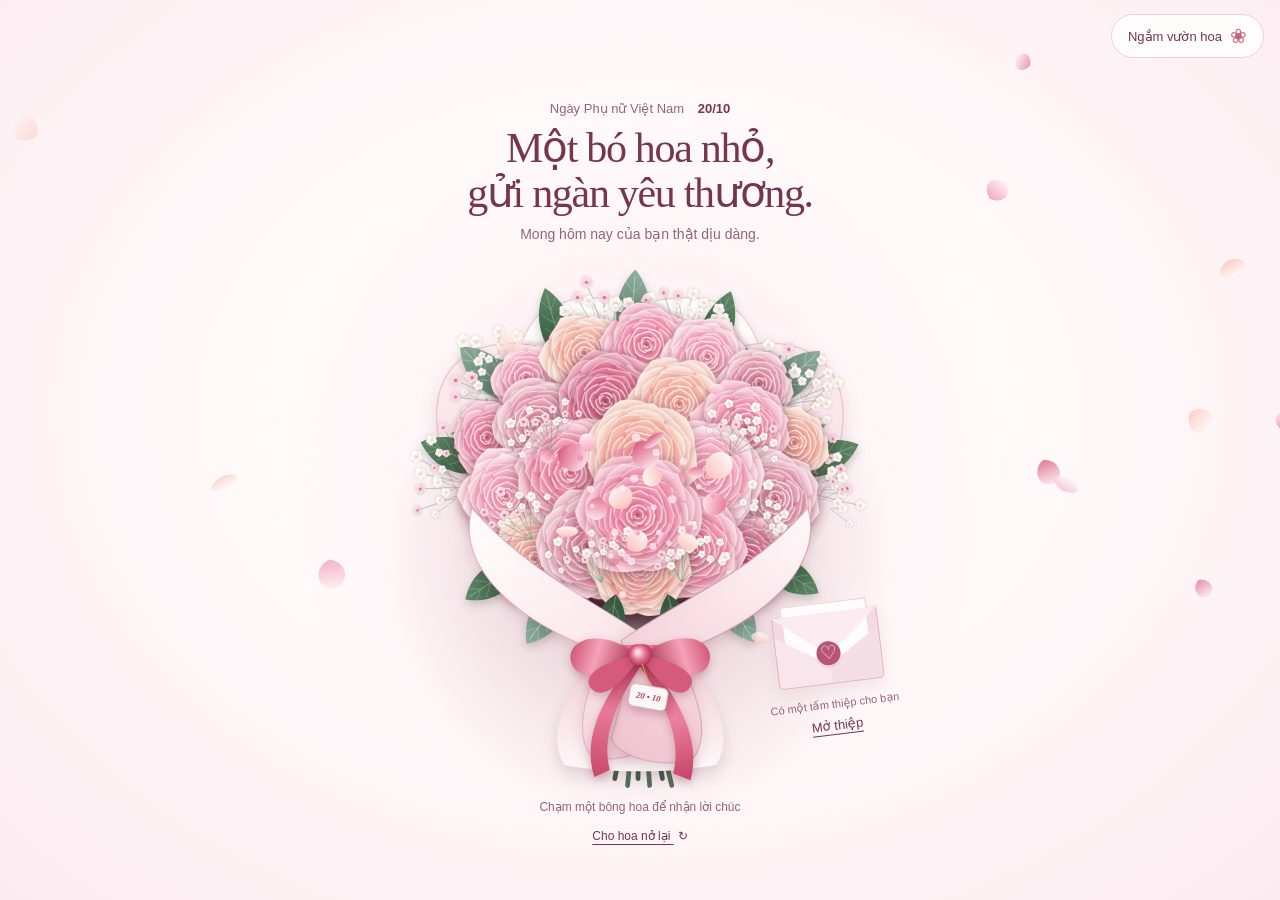
==== index.html @ 33bb705f "first commit" ====
<!DOCTYPE html>
<html lang="vi">

<head>
  <meta charset="UTF-8">
  <meta name="viewport" content="width=device-width, initial-scale=1.0">
  <meta name="theme-color" content="#fff8fa">
  <meta name="description"
    content="Một bó hoa và tấm thiệp nhỏ, gửi những lời chúc dịu dàng nhân ngày Phụ nữ Việt Nam 20/10.">
  <title>Một bó hoa dành tặng bạn · 20/10</title>
  <link rel="stylesheet" href="./style.css">
  <script src="./script.js" defer></script>
  <script src="./card.js" defer></script>
  <script src="./album.js" defer></script>
</head>

<body>
  <main>
    <a class="garden-link" href="./garden.html">Ngắm vườn hoa <span aria-hidden="true">❀</span></a>
    <canvas id="ambientPetalsCanvas" aria-hidden="true"></canvas>
    <header class="greeting">
      <p class="occasion">Ngày Phụ nữ Việt Nam <span>20/10</span></p>
      <h1>Một bó hoa nhỏ,<br>gửi ngàn yêu thương.</h1>
      <p class="greeting-caption">Mong hôm nay của bạn thật dịu dàng.</p>
    </header>

    <div class="gift-layout">
      <section class="scene-column" aria-label="Hoa và những lời chúc 20/10">


        <div class="gift-visuals">
          <div class="bouquet-composition">
            <div id="bouquetStageWrapper" role="button" tabindex="0"
              aria-label="Bó hoa hồng. Nhấn Enter để nhận lời chúc; dùng phím mũi tên để chọn bông hoa."
              aria-describedby="bouquetHint">
              <canvas id="bouquetCanvas" aria-hidden="true"></canvas>
            </div>
            <button class="envelope-button" id="openCard" type="button" aria-haspopup="dialog"
              aria-controls="greetingCard" aria-expanded="false" hidden>
              <span class="envelope" aria-hidden="true"><span class="envelope-letter">Gửi bạn</span><span
                  class="envelope-seal">♡</span></span>
              <span class="envelope-caption">Có một tấm thiệp cho bạn</span>
              <span class="envelope-action">Mở thiệp</span>
            </button>
          </div>

        </div>

        <footer class="scene-footer">
          <p id="bouquetHint" class="bouquet-hint">Chạm một bông hoa để nhận lời chúc</p>
          <p id="roseWish" class="rose-wish" role="status" aria-live="polite" aria-atomic="true"></p>
          <button class="text-button" id="replayBloom" type="button">Cho hoa nở lại <span
              aria-hidden="true">↻</span></button>
        </footer>
      </section>

      <dialog id="greetingCard" class="card-dialog" aria-labelledby="cardTitle">
        <div class="letter-paper">
          <button class="close-button" id="closeCard" type="button" aria-label="Đóng thiệp">×</button>
          <div id="cardReading">
            <div class="letter-date" aria-label="Ngày 20 tháng 10"><span>20</span><span class="date-stem"
                aria-hidden="true"></span><span>10</span></div>
            <div class="card-portrait-wrap">
              <button class="card-portrait-btn" id="cardPortraitBtn" type="button"
                aria-label="Nhấn để đổi ảnh trong thiệp" title="Đổi ảnh">
                <img id="cardPortraitImg" src="./assets/portrait-placeholder.webp" alt="Ảnh trong thiệp" width="160"
                  height="160">
                <span class="card-portrait-overlay" aria-hidden="true">📷<br><small>Đổi ảnh</small></span>
              </button>
              <input id="cardPortraitInput" type="file" accept="image/*" hidden aria-hidden="true">
            </div>
            <p class="letter-recipient">Gửi <span id="cardRecipient">bạn</span>,</p>
            <h2 id="cardTitle">Chúc chị Oanh một ngày<br>thật nhiều yêu thương.</h2>
            <div class="letter-flower" aria-hidden="true">❀</div>
            <p id="cardMessage" class="letter-message"></p>
            <div class="letter-signoff">
              <p>Với thật nhiều thương mến,</p>
              <p id="cardSender" class="letter-signature"></p>
            </div>
            <div class="letter-fold" aria-hidden="true"></div>
            <div class="letter-actions"><button id="viewAlbum" class="text-button" type="button"
                aria-controls="memoryAlbum">Xem album kỷ niệm <span aria-hidden="true">♡</span></button><button
                id="editCard" class="text-button" type="button">Viết lời chúc riêng <span
                  aria-hidden="true">✎</span></button></div>
          </div>
          <form id="cardEditor" hidden>
            <p class="editor-intro">Một tấm thiệp mang lời của bạn.</p>
            <h2 id="editorTitle" class="editor-title">Viết chút yêu thương</h2>
            <label for="recipientInput">Gửi đến</label>
            <input id="recipientInput" name="recipient" maxlength="60" required autocomplete="off">
            <label for="messageInput">Lời chúc 20/10</label>
            <textarea id="messageInput" name="message" rows="7" maxlength="1500" required></textarea>
            <label for="senderInput">Người gửi</label>
            <input id="senderInput" name="sender" maxlength="60" required autocomplete="off">
            <p class="editor-hint">Lời chúc được lưu trên trình duyệt này.</p>
            <div class="editor-actions"><button class="primary-button" type="submit">Lưu lời chúc</button><button
                class="text-button" id="cancelEdit" type="button">Hủy</button></div>
          </form>
          <p id="cardStatus" class="card-status" role="status" aria-live="polite"></p>
        </div>
      </dialog>
    </div>
    <section id="memoryAlbum" class="memory-album" aria-labelledby="albumTitle" hidden>
      <header class="album-heading">
        <p class="album-note">Một chút kỷ niệm, dành riêng cho bạn</p>
        <h2 id="albumTitle">Những khoảnh khắc thương yêu</h2>
        <button id="toggleAlbum" class="text-button" type="button" aria-expanded="false" aria-controls="albumPhotos">Xòe
          album <span aria-hidden="true">♡</span></button>
        <button id="editAlbum" class="text-button" type="button" aria-expanded="false" aria-controls="albumPhotos">Thay
          ảnh <span aria-hidden="true">✎</span></button>
      </header>
      <p id="albumEditHint" class="album-edit-hint" hidden>Chọn ảnh từ thiết bị của bạn, tối đa 20 MB mỗi ảnh. Ảnh được
        lưu trên trình duyệt này, không tự gửi sang thiết bị khác.</p>
      <p id="albumStatus" class="album-status" role="status" aria-live="polite" aria-atomic="true"></p>
      <div id="albumPhotos" class="album-photos">
        <figure class="portrait-card album-card">
          <div class="portrait-photo"><img src="./assets/portrait-placeholder.webp"
              alt="Ảnh kỷ niệm thứ nhất của người nhận thiệp" width="768" height="1024" decoding="async"></div>
          <figcaption><span class="portrait-dedication">Một nụ cười rất thương.</span><span class="portrait-date">Những
              ngày thật vui</span></figcaption>
          <div class="photo-actions" hidden>
            <button class="text-button change-photo" type="button" aria-label="Đổi ảnh thứ nhất">Đổi ảnh</button>
            <button class="text-button reset-photo" type="button" aria-label="Khôi phục ảnh thứ nhất" disabled>Ảnh ban
              đầu</button>
            <input class="photo-input" type="file" accept="image/*" aria-label="Chọn ảnh thứ nhất" hidden>
          </div>
        </figure>
        <figure class="portrait-card album-card">
          <div class="portrait-photo"><img src="./assets/portrait-placeholder.webp"
              alt="Ảnh kỷ niệm thứ hai của người nhận thiệp" width="768" height="1024" decoding="async" loading="lazy">
          </div>
          <figcaption><span class="portrait-dedication">Bình yên từ điều nhỏ.</span><span class="portrait-date">Một
              khoảnh khắc dịu dàng</span></figcaption>
          <div class="photo-actions" hidden>
            <button class="text-button change-photo" type="button" aria-label="Đổi ảnh thứ hai">Đổi ảnh</button>
            <button class="text-button reset-photo" type="button" aria-label="Khôi phục ảnh thứ hai" disabled>Ảnh ban
              đầu</button>
            <input class="photo-input" type="file" accept="image/*" aria-label="Chọn ảnh thứ hai" hidden>
          </div>
        </figure>
        <figure class="portrait-card album-card">
          <div class="portrait-photo"><img src="./assets/portrait-placeholder.webp"
              alt="Ảnh kỷ niệm thứ ba của người nhận thiệp" width="768" height="1024" decoding="async" loading="lazy">
          </div>
          <figcaption><span class="portrait-dedication">Mong bạn luôn rạng rỡ.</span><span class="portrait-date">Hôm nay
              và cả mai sau</span></figcaption>
          <div class="photo-actions" hidden>
            <button class="text-button change-photo" type="button" aria-label="Đổi ảnh thứ ba">Đổi ảnh</button>
            <button class="text-button reset-photo" type="button" aria-label="Khôi phục ảnh thứ ba" disabled>Ảnh ban
              đầu</button>
            <input class="photo-input" type="file" accept="image/*" aria-label="Chọn ảnh thứ ba" hidden>
          </div>
        </figure>
      </div>
      <p class="album-footnote">Có những điều nhỏ, nhớ lại vẫn thấy vui.</p>
    </section>
    <noscript>
      <p class="noscript-message">Bật JavaScript để ngắm hoa nở và mở thiệp 20/10 nhé.</p>
    </noscript>
  </main>
</body>

</html>
---- style.css ----
:root {
  --paper: #fffdfb;
  --blush: #fff8fa;
  --rose: #c7637d;
  --ink: #76364d;
  --muted: #916674;
  --line: #ecd3db;
  --bouquet-size: clamp(210px, calc(100dvh - 300px), 560px);
  color: var(--ink);
  font-family: "Segoe UI", Arial, sans-serif;
  font-synthesis: none;
}
* { box-sizing: border-box; }
[hidden] { display: none !important; }
html, body { margin: 0; min-width: 320px; min-height: 100%; }
body {
  background: radial-gradient(ellipse at 50% 46%, #fffdfd 0%, #fff9fa 47%, #fcecf1 100%);
  -webkit-tap-highlight-color: transparent;
}
button, input, textarea { font: inherit; }
button { color: inherit; cursor: pointer; touch-action: manipulation; }
button:focus-visible, a:focus-visible, [tabindex]:focus-visible, input:focus-visible, textarea:focus-visible {
  outline: 2px solid var(--ink); outline-offset: 5px;
}
main {
  min-height: 100vh; min-height: 100dvh;
  display: grid; align-content: center;
  position: relative; isolation: isolate;
  padding: max(72px, calc(env(safe-area-inset-top) + 64px)) clamp(16px, 3vw, 48px) max(16px, env(safe-area-inset-bottom));
}
.garden-link {
  position: absolute; top: max(14px, env(safe-area-inset-top));
  right: max(16px, env(safe-area-inset-right)); z-index: 4;
  display: inline-flex; align-items: center; gap: 8px;
  min-height: 44px; padding: 10px 16px; border: 1px solid var(--line); border-radius: 24px;
  background: var(--paper); color: var(--ink); font-size: 13px; text-decoration: none;
}
.garden-link:hover { background: #fae7ef; }
.garden-link span { color: var(--rose); font-size: 20px; line-height: 1; }
.gift-layout {
  width: min(100%, 1040px); margin-inline: auto;
  display: grid; grid-template-columns: minmax(0, 1fr); align-items: start;
  gap: 32px clamp(28px, 4vw, 60px);
}
.scene-column { min-width: 0; display: flex; flex-direction: column; align-items: center; }
.gift-visuals {
  width: 100%; margin: 4px auto 0; display: grid; place-items: center;
}
.portrait-card {
  position: relative; min-width: 0; width: 100%; max-width: 275px;
  justify-self: center; margin: 0; padding: 10px 10px 0;
  background: var(--paper); border: 1px solid #ecd3db99;
  box-shadow: 0 14px 40px #76364d10, 0 2px 7px #76364d08;
  transform-origin: top left;
}
.portrait-photo { overflow: hidden; aspect-ratio: 3 / 4; background: #f3e4e5; }
.portrait-photo img { display: block; width: 100%; height: 100%; object-fit: cover; object-position: center; }
.portrait-card figcaption { padding: 19px 6px 20px; text-align: center; }
.portrait-dedication { display: block; font: italic clamp(16px, 1.6vw, 21px)/1.45 "Palatino Linotype", Georgia, serif; text-wrap: pretty; }
.portrait-date { display: block; color: var(--muted); margin-top: 11px; font-size: 10px; line-height: 1.6; }
main::before {
  content: ''; position: absolute; left: 50%; top: 52%; z-index: -1;
  width: min(90vw, 700px); aspect-ratio: 1;
  transform: translate(-50%, -50%); border-radius: 50%;
  background: radial-gradient(circle, rgba(252, 210, 223, .45), rgba(254, 235, 242, .16) 57%, transparent 73%);
  filter: blur(26px); pointer-events: none;
}
.greeting { width: fit-content; max-width: 100%; margin: 0 auto 8px; transform-origin: top left; position: relative; z-index: 1; text-align: center; }
.occasion { margin: 0 0 10px; font-size: 13px; color: var(--muted); }
.occasion span { margin-left: 10px; color: var(--ink); font-weight: 600; }
h1, h2, .letter-recipient { font-family: "Palatino Linotype", "Book Antiqua", Palatino, Georgia, serif; font-weight: 400; }
h1 { margin: 0; font-size: clamp(28px, 3.4vw, 42px); line-height: 1.08; letter-spacing: -1.3px; }
.greeting-caption { font-size: 14px; color: var(--muted); margin: 10px 0 0; }
.bouquet-composition {
  position: relative; min-width: 0; margin: -12px auto -8px;
  width: min(100%, var(--bouquet-size));
  transform-origin: top left;
}
#bouquetStageWrapper {
  position: relative; width: 100%; aspect-ratio: 1; border-radius: 45%;
  cursor: pointer; touch-action: manipulation;
  animation: bouquet-entrance 1.15s cubic-bezier(.16, 1, .3, 1) both;
}
#bouquetCanvas { width: 100%; height: 100%; display: block; }
.envelope-button {
  position: absolute; right: 8px; top: 66%; width: clamp(126px, 29%, 164px);
  padding: 0; border: 0; background: transparent; text-align: center;
  transform: rotate(-7deg); animation: envelope-arrival .8s cubic-bezier(.2,.8,.2,1) both;
}
.envelope {
  position: relative; display: block; width: 106px; height: 72px; margin: 0 auto 12px;
  background: #f5d9e2; border: 1px solid #e3b5c4; border-radius: 2px 2px 5px 5px;
  box-shadow: 0 8px 18px #76364d18;
}
.envelope::before {
  content: ''; position: absolute; inset: 0; z-index: 2;
  background: linear-gradient(32deg, #f9e6ec 49%, transparent 50%) left / 51% 100% no-repeat,
              linear-gradient(-32deg, #f5dfe7 49%, transparent 50%) right / 51% 100% no-repeat;
  border-radius: inherit;
}
.envelope::after {
  content: ''; position: absolute; inset: -1px -1px 0; z-index: 3;
  background: #fcebf0; clip-path: polygon(0 0, 100% 0, 50% 61%);
  transform-origin: top; transition: transform .4s ease;
}
.envelope-letter {
  position: absolute; inset: -11px 9px 9px; padding: 12px 0 0;
  background: var(--paper); border: 1px solid var(--line);
  font-family: Georgia, serif; font-style: italic; font-size: 13px;
  transition: transform .4s ease;
}
.envelope-seal {
  position: absolute; left: calc(50% - 12px); top: 28px; z-index: 4;
  width: 24px; height: 24px; border-radius: 50%; background: #b85575;
  color: #fff6f8; font: 19px/24px Georgia, serif; box-shadow: 0 2px 3px #76364d22;
}
.envelope-caption, .envelope-action { display: block; font-size: 11px; line-height: 1.5; }
.envelope-caption { color: var(--muted); }
.envelope-action { font-size: 13px; text-decoration: underline; text-underline-offset: 4px; margin-top: 3px; }
@media (hover: hover) {
  .envelope-button:hover .envelope-letter { transform: translateY(-7px); }
  .envelope-button:hover .envelope::after { transform: rotateX(35deg); }
}
.scene-footer { transform-origin: top left; width: min(100%, 540px); margin-top: 6px; text-align: center; position: relative; z-index: 1; }
.bouquet-hint { font-size: 12px; color: var(--muted); margin: 0; }
.rose-wish { font: italic 17px/1.6 Georgia, serif; margin: 6px auto 2px; max-width: 440px; min-height: 54px; text-wrap: pretty; }
.rose-wish:empty { min-height: 0; margin: 0; }
.rose-wish.is-new { animation: wish-arrival .4s ease both; }
.text-button { border: 0; background: transparent; padding: 12px 8px; font-size: 12px; text-decoration: underline; text-underline-offset: 4px; }
.text-button span { display: inline-block; margin-left: 4px; text-decoration: none; }
#replayBloom { margin-top: 3px; }
#ambientPetalsCanvas { position: fixed; inset: 0; width: 100%; height: 100%; display: block; pointer-events: none; z-index: 2; }
.card-dialog {
  position: relative; z-index: 3; inset: auto; justify-self: center; align-self: start;
  width: min(100%, 620px); min-width: 0; max-width: none; max-height: none; margin: 0;
  padding: 0; border: 0; border-radius: 5px; color: var(--ink);
  background: var(--paper); box-shadow: 0 20px 70px #76364d14, 0 2px 8px #76364d0d;
  overflow: visible; scroll-margin-block: 24px;
}
.card-dialog[open] { animation: letter-open .45s .4s cubic-bezier(.16,1,.3,1) both; }
.letter-paper { position: relative; padding: 18px 30px 10px; background: linear-gradient(90deg, transparent 49.7%, #eedde33b 50%, transparent 50.3%), var(--paper); }
.letter-paper::before { content: ''; position: absolute; inset: 10px; border: 1px solid #ecd3db99; border-radius: 2px; pointer-events: none; }
.close-button { position: absolute; right: 15px; top: 14px; z-index: 1; width: 36px; height: 36px; background: transparent; border: 0; border-radius: 50%; font-size: 25px; font-weight: 300; }
.close-button:hover { background: #f9eaf0; }
.letter-date { display: flex; align-items: center; justify-content: center; gap: 13px; font: 28px/1.1 Georgia, serif; color: var(--rose); margin: 0 0 10px; }
/* ── Khung ảnh trong thiệp ── */
.card-portrait-wrap { text-align: center; margin: 4px 0 14px; }
.card-portrait-btn {
  position: relative; display: inline-block;
  width: 110px; height: 110px;
  border: 0; padding: 0; background: transparent; cursor: pointer;
  border-radius: 50%;
}
.card-portrait-btn img {
  display: block; width: 100%; height: 100%;
  border-radius: 50%; object-fit: cover; object-position: center;
  border: 3px solid #ecd3db;
  box-shadow: 0 4px 18px #76364d22, 0 0 0 5px #fff6f8;
  transition: transform .3s ease, box-shadow .3s ease;
}
.card-portrait-btn:hover img, .card-portrait-btn:focus-visible img {
  transform: scale(1.05);
  box-shadow: 0 6px 24px #76364d33, 0 0 0 5px #fce8f0;
}
.card-portrait-overlay {
  position: absolute; inset: 0; border-radius: 50%;
  display: flex; flex-direction: column; align-items: center; justify-content: center;
  background: rgba(118,54,77,.52); color: #fff;
  font-size: 18px; line-height: 1.3;
  opacity: 0; transition: opacity .25s ease;
  pointer-events: none;
}
.card-portrait-overlay small { font-size: 11px; letter-spacing: .3px; margin-top: 2px; }
.card-portrait-btn:hover .card-portrait-overlay,
.card-portrait-btn:focus-visible .card-portrait-overlay { opacity: 1; }
.date-stem { width: 1px; height: 32px; background: var(--line); transform: rotate(25deg); }
.letter-recipient { margin: 0 0 10px; font-size: 19px; overflow-wrap: anywhere; }
#cardTitle { margin: 0; font-size: 31px; line-height: 1.2; letter-spacing: -.6px; }
.letter-flower { text-align: center; font: 29px/1 Georgia, serif; color: var(--rose); margin: 6px 0 8px; }
.letter-message { white-space: pre-wrap; overflow-wrap: anywhere; font-size: 14px; line-height: 1.65; margin: 0; }
.message-paragraph { display: block; }
.message-paragraph + .message-paragraph { margin-top: 12px; }
.letter-signoff { margin-top: 10px; text-align: right; }
.letter-signoff > p:first-child { margin: 0 0 3px; font-size: 12px; color: var(--muted); }
.letter-signature { font: italic 23px/1.4 "Palatino Linotype", Georgia, serif; margin: 0; overflow-wrap: anywhere; }
.letter-fold { height: 1px; margin: 8px -30px 2px; background: #ecd3db77; box-shadow: 0 1px 2px #76364d08; }
.letter-actions { text-align: center; }
.letter-actions .text-button { padding-block: 8px; }
.card-status { font-size: 12px; color: var(--muted); text-align: center; margin: 0; line-height: 1.6; }
.card-status:not(:empty) { padding: 8px 0; }
.editor-intro { margin: 10px 0; font-size: 12px; color: var(--muted); }
.editor-title { font-size: 27px; line-height: 1.2; margin: 0 0 26px; }
#cardEditor label { display: block; font-size: 13px; margin: 18px 0 8px; }
#cardEditor input, #cardEditor textarea { width: 100%; border: 1px solid #dcb8c5; border-radius: 5px; background: #fff9fb; color: var(--ink); padding: 11px 12px; font-size: 14px; line-height: 1.6; }
#cardEditor textarea { resize: vertical; min-height: 150px; }
.editor-hint { font-size: 11px; color: var(--muted); line-height: 1.7; margin-top: 14px; }
.editor-actions { display: flex; align-items: center; gap: 16px; margin: 20px 0 10px; }
.primary-button { border: 1px solid var(--ink); border-radius: 5px; padding: 12px 20px; font-size: 13px; background: var(--ink); color: var(--paper); }
.noscript-message { text-align: center; font-size: 14px; }
/* The album is a second chapter, revealed only after the letter is opened. */
.memory-album {
  position: relative; z-index: 3; width: min(100%, 850px); min-width: 0;
  margin: clamp(32px, 4vw, 54px) auto 8px; text-align: center; scroll-margin-top: 32px;
  opacity: 0; transform: translateY(24px);
  transition: opacity .8s ease, transform .8s cubic-bezier(.2,.8,.2,1);
}
.memory-album.is-revealed { opacity: 1; transform: none; }
.album-heading { margin-bottom: 26px; }
.album-note { color: var(--muted); font-size: 12px; line-height: 1.7; margin: 0 0 12px; }
#albumTitle { font-size: clamp(26px, 3vw, 34px); line-height: 1.25; margin: 0 0 8px; letter-spacing: -.5px; }
.album-photos { display: grid; grid-template-columns: minmax(0, 1fr); gap: 28px; padding: 18px 18px 14px; }
.album-card { grid-area: 1 / 1; width: min(100%, 230px); max-width: none; transform-origin: center; }
.album-card:nth-child(1) { z-index: 3; transform: rotate(-3deg); }
.album-card:nth-child(2) { z-index: 2; transform: translate(12px, -6px) rotate(7deg); }
.album-card:nth-child(3) { z-index: 1; transform: translate(-12px, -10px) rotate(-9deg); }
.album-card .portrait-dedication { font-size: 17px; }
.album-card figcaption { padding: 16px 4px 18px; }
.album-card .portrait-date { margin-top: 8px; }
.album-edit-hint, .album-status { max-width: 520px; margin: 0 auto 16px; color: var(--muted); font-size: 12px; line-height: 1.7; }
.album-status:empty { display: none; }
.photo-actions { display: flex; justify-content: center; flex-wrap: wrap; gap: 0 4px; padding: 0 0 8px; }
.photo-actions .text-button { min-height: 44px; padding: 10px 6px; }
.photo-actions button:disabled { opacity: .5; cursor: default; }
.album-card[aria-busy="true"] .portrait-photo { opacity: .65; }
.memory-album.is-spread .album-photos { grid-template-columns: repeat(3, minmax(0, 1fr)); }
.memory-album.is-spread .album-card { grid-area: auto; transform: rotate(var(--photo-angle)); animation: photo-unfold .65s cubic-bezier(.2,.8,.2,1) both; }
.memory-album.is-spread .album-card:nth-child(1) { --photo-angle: -4deg; }
.memory-album.is-spread .album-card:nth-child(2) { --photo-angle: 2deg; animation-delay: .13s; }
.memory-album.is-spread .album-card:nth-child(3) { --photo-angle: -2deg; animation-delay: .26s; }
.album-footnote { margin: 22px 0 0; color: var(--muted); font: italic 15px/1.7 Georgia, serif; }
@keyframes photo-unfold {
  from { opacity: 0; transform: translateY(22px) rotate(0); }
  to { opacity: 1; transform: translateY(0) rotate(var(--photo-angle)); }
}
@media (min-width: 1100px) {
  body.card-open .gift-layout { grid-template-columns: minmax(0, 1fr) minmax(400px, 470px); align-items: center; }
  body.card-open .bouquet-composition { width: min(100%, var(--bouquet-size)); }
  body.card-open .envelope-button { right: 0; width: 126px; }
  body.card-open .envelope { width: 88px; height: 60px; }
  body.card-open .envelope-seal { top: 22px; }
  body.card-open .envelope-caption { font-size: 10px; }
  body.card-open .envelope-action { font-size: 12px; }
  body.card-open .card-dialog { width: 100%; }
}
@media (min-width: 601px) and (max-width: 1099px) {
  body.card-open .bouquet-composition { width: min(100%, var(--bouquet-size)); }
}
@media (max-width: 600px) {
  .occasion { font-size: 12px; margin-bottom: 8px; }
  .greeting { margin-bottom: 6px; }
  .greeting-caption { font-size: 12px; margin-top: 8px; }
  .gift-visuals { margin-top: 2px; }
  .bouquet-composition { margin-top: 0; margin-bottom: 4px; width: min(100%, var(--bouquet-size)); }
  .envelope-button { right: 6px; top: 68%; width: 130px; }
  .envelope { width: 88px; height: 60px; margin-bottom: 9px; }
  .envelope-seal { top: 22px; }
  .envelope-caption { font-size: 10px; }
  .envelope-action { font-size: 12px; }
  .rose-wish { font-size: 16px; padding: 0 10px; }
  .letter-paper { padding: 18px 24px 10px; }
  .letter-fold { margin-left: -24px; margin-right: -24px; }
  #cardTitle { font-size: 29px; }
  .memory-album.is-spread .album-photos { grid-template-columns: minmax(0, 1fr); gap: 32px; }
}
@keyframes bouquet-entrance { from { opacity: 0; transform: translateY(18px) scale(.92); } to { opacity: 1; transform: translateY(0) scale(1); } }
@keyframes envelope-arrival { from { opacity: 0; transform: translateY(14px) rotate(-12deg); } to { opacity: 1; transform: translateY(0) rotate(-7deg); } }
@keyframes letter-open { from { opacity: 0; transform: translateY(16px); } to { opacity: 1; transform: translateY(0); } }
@keyframes wish-arrival { from { opacity: 0; transform: translateY(5px); } to { opacity: 1; transform: translateY(0); } }
@media (prefers-reduced-motion: reduce) {
  *, *::before, *::after { animation: none !important; transition: none !important; scroll-behavior: auto !important; }
}
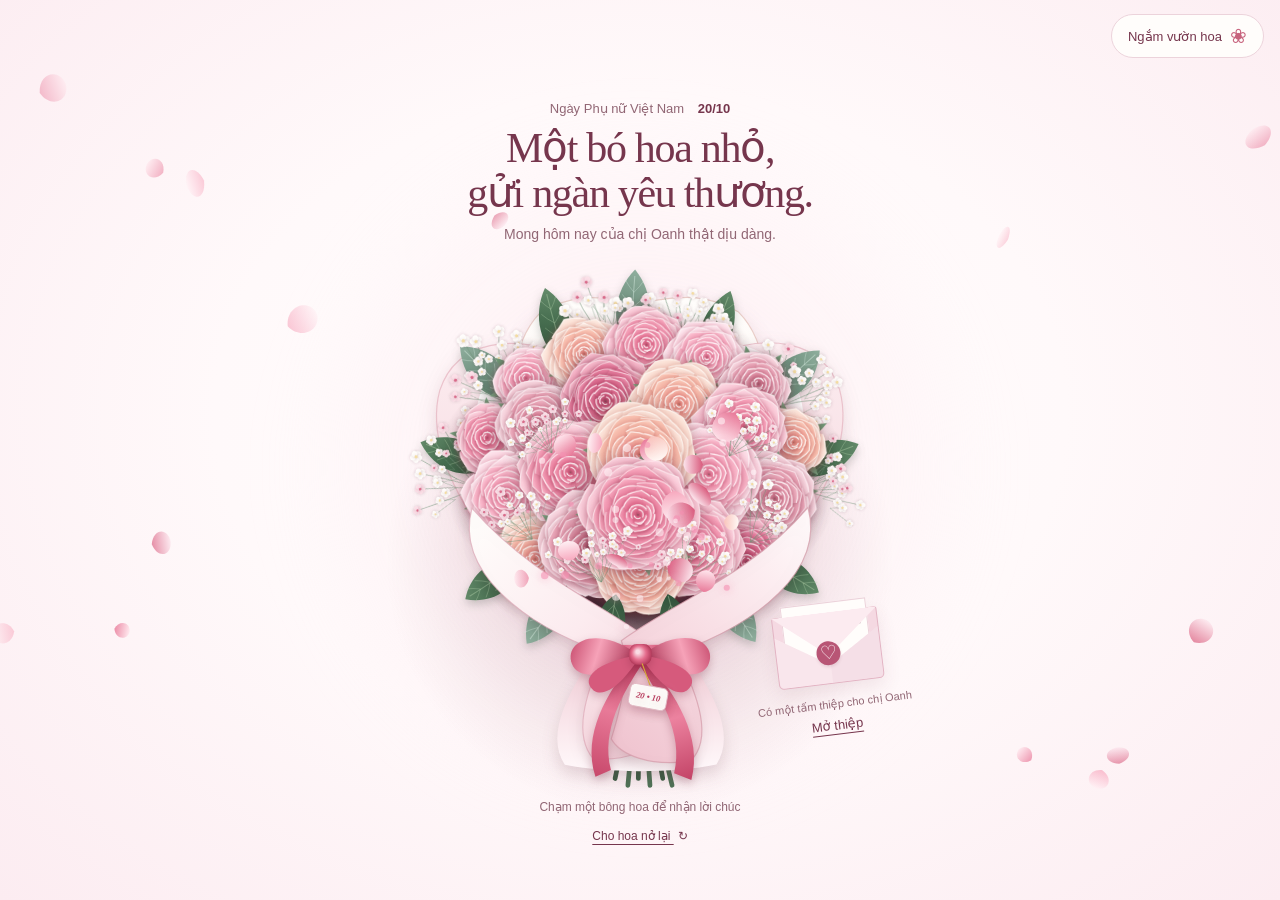
==== commit 9abf5477: "feat: personalize all greetings for chi Oanh, add photo3 avatar with circular frame, remove upload f" ====
--- a/index.html
+++ b/index.html
@@ -7,7 +7,7 @@
   <meta name="theme-color" content="#fff8fa">
   <meta name="description"
     content="Một bó hoa và tấm thiệp nhỏ, gửi những lời chúc dịu dàng nhân ngày Phụ nữ Việt Nam 20/10.">
-  <title>Một bó hoa dành tặng bạn · 20/10</title>
+  <title>Một bó hoa dành tặng chị Oanh · 20/10</title>
   <link rel="stylesheet" href="./style.css">
   <script src="./script.js" defer></script>
   <script src="./card.js" defer></script>
@@ -21,7 +21,7 @@
     <header class="greeting">
       <p class="occasion">Ngày Phụ nữ Việt Nam <span>20/10</span></p>
       <h1>Một bó hoa nhỏ,<br>gửi ngàn yêu thương.</h1>
-      <p class="greeting-caption">Mong hôm nay của bạn thật dịu dàng.</p>
+      <p class="greeting-caption">Mong hôm nay của chị Oanh thật dịu dàng.</p>
     </header>
 
     <div class="gift-layout">
@@ -37,9 +37,9 @@
             </div>
             <button class="envelope-button" id="openCard" type="button" aria-haspopup="dialog"
               aria-controls="greetingCard" aria-expanded="false" hidden>
-              <span class="envelope" aria-hidden="true"><span class="envelope-letter">Gửi bạn</span><span
+              <span class="envelope" aria-hidden="true"><span class="envelope-letter">Gửi chị Oanh</span><span
                   class="envelope-seal">♡</span></span>
-              <span class="envelope-caption">Có một tấm thiệp cho bạn</span>
+              <span class="envelope-caption">Có một tấm thiệp cho chị Oanh</span>
               <span class="envelope-action">Mở thiệp</span>
             </button>
           </div>
@@ -61,15 +61,9 @@
             <div class="letter-date" aria-label="Ngày 20 tháng 10"><span>20</span><span class="date-stem"
                 aria-hidden="true"></span><span>10</span></div>
             <div class="card-portrait-wrap">
-              <button class="card-portrait-btn" id="cardPortraitBtn" type="button"
-                aria-label="Nhấn để đổi ảnh trong thiệp" title="Đổi ảnh">
-                <img id="cardPortraitImg" src="./assets/portrait-placeholder.webp" alt="Ảnh trong thiệp" width="160"
-                  height="160">
-                <span class="card-portrait-overlay" aria-hidden="true">📷<br><small>Đổi ảnh</small></span>
-              </button>
-              <input id="cardPortraitInput" type="file" accept="image/*" hidden aria-hidden="true">
+              <img id="cardPortraitImg" src="./photo3.jpg" alt="Ảnh trong thiệp" width="160" height="160">
             </div>
-            <p class="letter-recipient">Gửi <span id="cardRecipient">bạn</span>,</p>
+            <p class="letter-recipient">Gửi <span id="cardRecipient">chị Oanh</span>,</p>
             <h2 id="cardTitle">Chúc chị Oanh một ngày<br>thật nhiều yêu thương.</h2>
             <div class="letter-flower" aria-hidden="true">❀</div>
             <p id="cardMessage" class="letter-message"></p>
@@ -102,54 +96,31 @@
     </div>
     <section id="memoryAlbum" class="memory-album" aria-labelledby="albumTitle" hidden>
       <header class="album-heading">
-        <p class="album-note">Một chút kỷ niệm, dành riêng cho bạn</p>
+        <p class="album-note">Một chút kỷ niệm, dành riêng cho chị Oanh</p>
         <h2 id="albumTitle">Những khoảnh khắc thương yêu</h2>
         <button id="toggleAlbum" class="text-button" type="button" aria-expanded="false" aria-controls="albumPhotos">Xòe
           album <span aria-hidden="true">♡</span></button>
-        <button id="editAlbum" class="text-button" type="button" aria-expanded="false" aria-controls="albumPhotos">Thay
-          ảnh <span aria-hidden="true">✎</span></button>
       </header>
-      <p id="albumEditHint" class="album-edit-hint" hidden>Chọn ảnh từ thiết bị của bạn, tối đa 20 MB mỗi ảnh. Ảnh được
-        lưu trên trình duyệt này, không tự gửi sang thiết bị khác.</p>
-      <p id="albumStatus" class="album-status" role="status" aria-live="polite" aria-atomic="true"></p>
       <div id="albumPhotos" class="album-photos">
         <figure class="portrait-card album-card">
-          <div class="portrait-photo"><img src="./assets/portrait-placeholder.webp"
-              alt="Ảnh kỷ niệm thứ nhất của người nhận thiệp" width="768" height="1024" decoding="async"></div>
+          <div class="portrait-photo"><img src="./photo2.jpg"
+              alt="Ảnh kỷ niệm thứ nhất" width="768" height="1024" decoding="async"></div>
           <figcaption><span class="portrait-dedication">Một nụ cười rất thương.</span><span class="portrait-date">Những
               ngày thật vui</span></figcaption>
-          <div class="photo-actions" hidden>
-            <button class="text-button change-photo" type="button" aria-label="Đổi ảnh thứ nhất">Đổi ảnh</button>
-            <button class="text-button reset-photo" type="button" aria-label="Khôi phục ảnh thứ nhất" disabled>Ảnh ban
-              đầu</button>
-            <input class="photo-input" type="file" accept="image/*" aria-label="Chọn ảnh thứ nhất" hidden>
-          </div>
         </figure>
         <figure class="portrait-card album-card">
-          <div class="portrait-photo"><img src="./assets/portrait-placeholder.webp"
-              alt="Ảnh kỷ niệm thứ hai của người nhận thiệp" width="768" height="1024" decoding="async" loading="lazy">
+          <div class="portrait-photo"><img src="./photo2.jpg"
+              alt="Ảnh kỷ niệm thứ hai" width="768" height="1024" decoding="async" loading="lazy">
           </div>
           <figcaption><span class="portrait-dedication">Bình yên từ điều nhỏ.</span><span class="portrait-date">Một
               khoảnh khắc dịu dàng</span></figcaption>
-          <div class="photo-actions" hidden>
-            <button class="text-button change-photo" type="button" aria-label="Đổi ảnh thứ hai">Đổi ảnh</button>
-            <button class="text-button reset-photo" type="button" aria-label="Khôi phục ảnh thứ hai" disabled>Ảnh ban
-              đầu</button>
-            <input class="photo-input" type="file" accept="image/*" aria-label="Chọn ảnh thứ hai" hidden>
-          </div>
         </figure>
         <figure class="portrait-card album-card">
-          <div class="portrait-photo"><img src="./assets/portrait-placeholder.webp"
-              alt="Ảnh kỷ niệm thứ ba của người nhận thiệp" width="768" height="1024" decoding="async" loading="lazy">
+          <div class="portrait-photo"><img src="./photo2.jpg"
+              alt="Ảnh kỷ niệm thứ ba" width="768" height="1024" decoding="async" loading="lazy">
           </div>
-          <figcaption><span class="portrait-dedication">Mong bạn luôn rạng rỡ.</span><span class="portrait-date">Hôm nay
+          <figcaption><span class="portrait-dedication">Mong chị Oanh luôn rạng rỡ.</span><span class="portrait-date">Hôm nay
               và cả mai sau</span></figcaption>
-          <div class="photo-actions" hidden>
-            <button class="text-button change-photo" type="button" aria-label="Đổi ảnh thứ ba">Đổi ảnh</button>
-            <button class="text-button reset-photo" type="button" aria-label="Khôi phục ảnh thứ ba" disabled>Ảnh ban
-              đầu</button>
-            <input class="photo-input" type="file" accept="image/*" aria-label="Chọn ảnh thứ ba" hidden>
-          </div>
         </figure>
       </div>
       <p class="album-footnote">Có những điều nhỏ, nhớ lại vẫn thấy vui.</p>
--- a/style.css
+++ b/style.css
@@ -145,34 +145,13 @@
 .letter-date { display: flex; align-items: center; justify-content: center; gap: 13px; font: 28px/1.1 Georgia, serif; color: var(--rose); margin: 0 0 10px; }
 /* ── Khung ảnh trong thiệp ── */
 .card-portrait-wrap { text-align: center; margin: 4px 0 14px; }
-.card-portrait-btn {
-  position: relative; display: inline-block;
-  width: 110px; height: 110px;
-  border: 0; padding: 0; background: transparent; cursor: pointer;
-  border-radius: 50%;
-}
-.card-portrait-btn img {
-  display: block; width: 100%; height: 100%;
+#cardPortraitImg {
+  display: block; margin: 0 auto;
+  width: 120px; height: 120px;
   border-radius: 50%; object-fit: cover; object-position: center;
-  border: 3px solid #ecd3db;
-  box-shadow: 0 4px 18px #76364d22, 0 0 0 5px #fff6f8;
-  transition: transform .3s ease, box-shadow .3s ease;
-}
-.card-portrait-btn:hover img, .card-portrait-btn:focus-visible img {
-  transform: scale(1.05);
-  box-shadow: 0 6px 24px #76364d33, 0 0 0 5px #fce8f0;
-}
-.card-portrait-overlay {
-  position: absolute; inset: 0; border-radius: 50%;
-  display: flex; flex-direction: column; align-items: center; justify-content: center;
-  background: rgba(118,54,77,.52); color: #fff;
-  font-size: 18px; line-height: 1.3;
-  opacity: 0; transition: opacity .25s ease;
-  pointer-events: none;
-}
-.card-portrait-overlay small { font-size: 11px; letter-spacing: .3px; margin-top: 2px; }
-.card-portrait-btn:hover .card-portrait-overlay,
-.card-portrait-btn:focus-visible .card-portrait-overlay { opacity: 1; }
+  border: 3.5px solid #ecd3db;
+  box-shadow: 0 4px 20px #76364d22, 0 0 0 5px #fff6f8, 0 0 0 7px #f0d0dc44;
+}
 .date-stem { width: 1px; height: 32px; background: var(--line); transform: rotate(25deg); }
 .letter-recipient { margin: 0 0 10px; font-size: 19px; overflow-wrap: anywhere; }
 #cardTitle { margin: 0; font-size: 31px; line-height: 1.2; letter-spacing: -.6px; }
